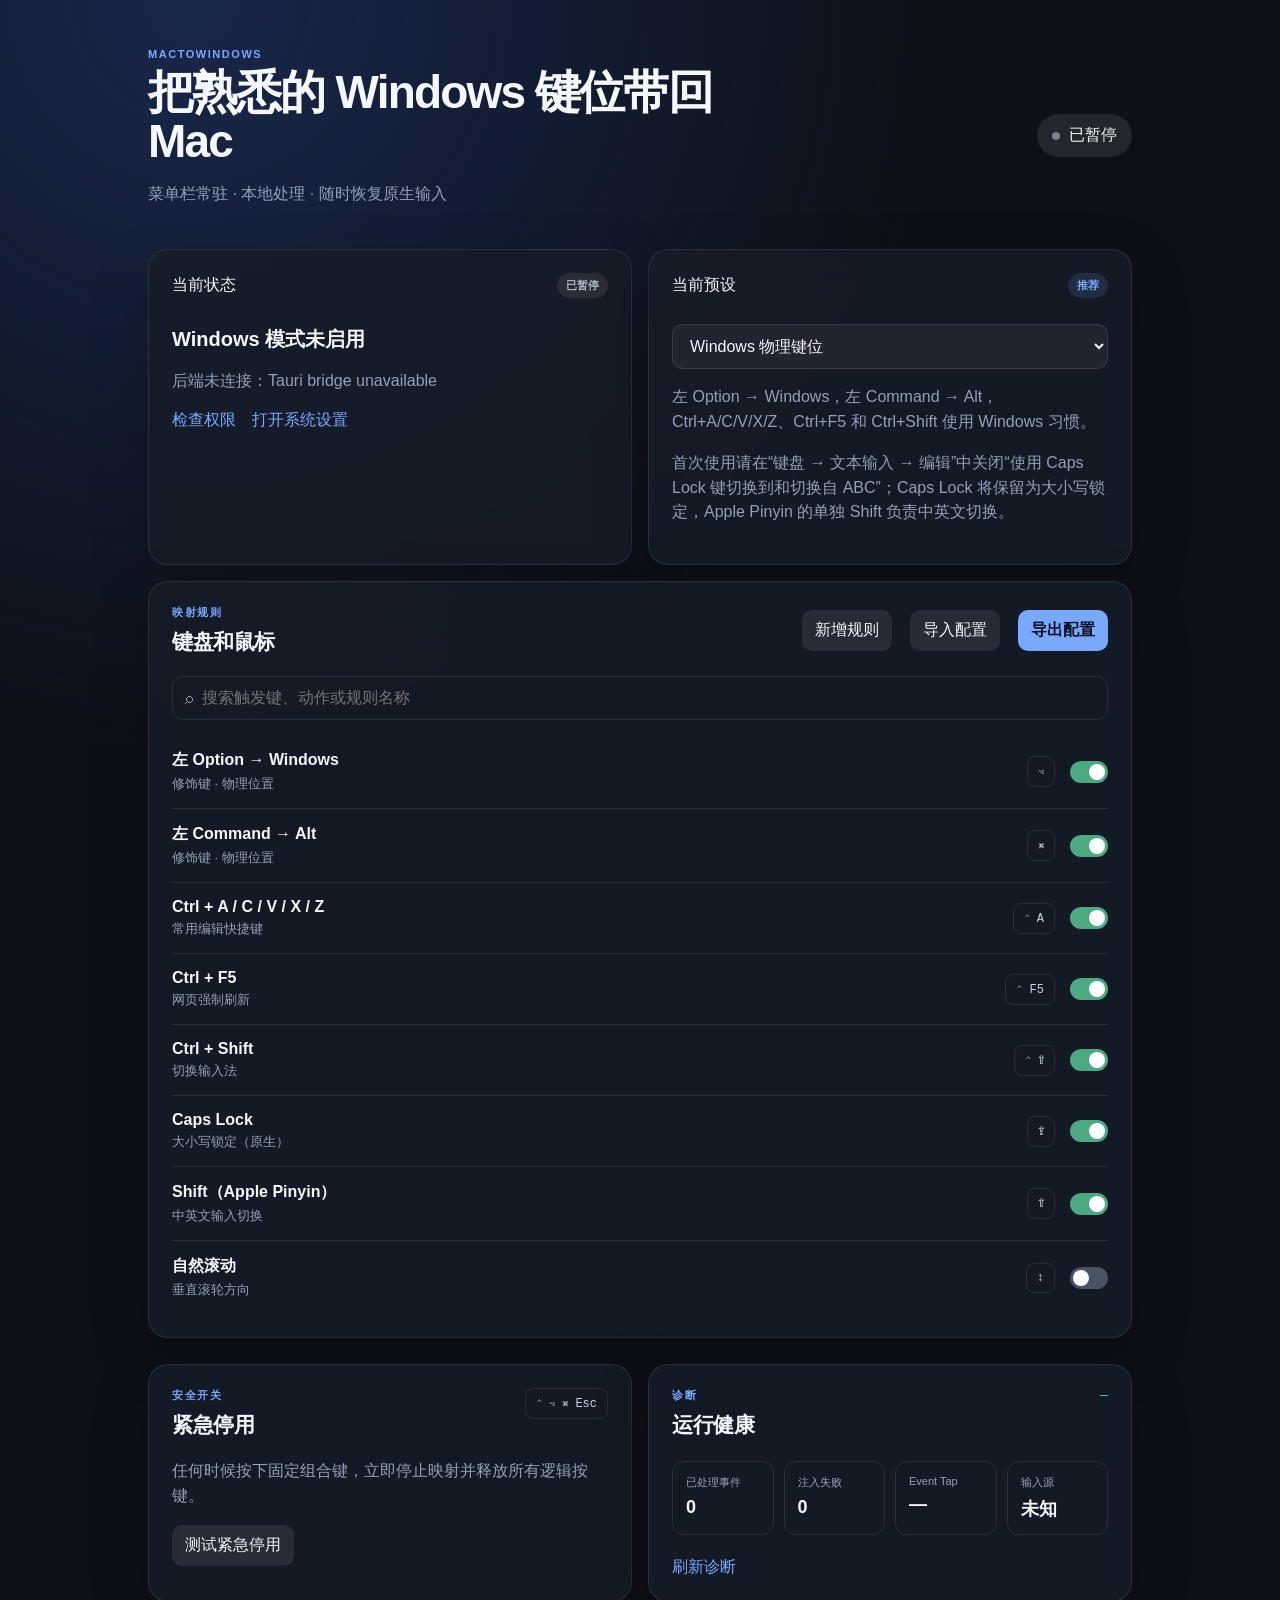
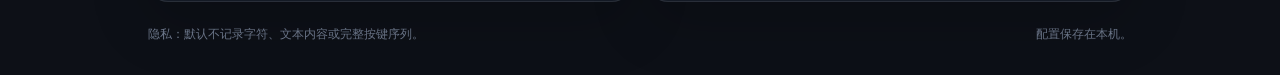
==== ui/index.html @ 8b693b0d "初步完成基本常用功能" ====
<!doctype html>
<html lang="zh-CN">
  <head>
    <meta charset="UTF-8" />
    <meta name="viewport" content="width=device-width, initial-scale=1.0" />
    <title>MacToWindows</title>
    <link rel="stylesheet" href="./styles.css" />
  </head>
  <body>
    <main class="shell">
      <header class="topbar">
        <div>
          <p class="eyebrow">MacToWindows</p>
          <h1>把熟悉的 Windows 键位带回 Mac</h1>
          <p class="muted">菜单栏常驻 · 本地处理 · 随时恢复原生输入</p>
        </div>
        <button id="toggle-mode" class="toggle" aria-pressed="false"><span class="dot"></span><span id="toggle-label">已暂停</span></button>
      </header>

      <section class="status-grid">
        <article class="card status-card">
          <div class="card-heading"><span>当前状态</span><span id="health-pill" class="pill muted-pill">已暂停</span></div>
          <strong id="status-title">Windows 模式未启用</strong>
          <p id="status-copy" class="muted">原生键鼠输入正常透传。启用后会按当前预设处理全局事件。</p>
          <div class="permission-actions">
            <button id="permission-button" class="text-button">检查权限</button>
            <button id="open-settings-button" class="text-button">打开系统设置</button>
          </div>
          <p id="permission-feedback" class="muted" aria-live="polite"></p>
        </article>
        <article class="card profile-card">
          <div class="card-heading"><span>当前预设</span><span class="pill accent-pill">推荐</span></div>
          <select id="profile-select"><option value="windows_physical">Windows 物理键位</option><option value="shortcut">快捷键习惯</option><option value="custom">自定义</option></select>
          <p class="muted">左 Option → Windows，左 Command → Alt，Ctrl+A/C/V/X/Z、Ctrl+F5 和 Ctrl+Shift 使用 Windows 习惯。</p>
          <p class="muted input-source-note">首次使用请在“键盘 → 文本输入 → 编辑”中关闭“使用 Caps Lock 键切换到和切换自 ABC”；Caps Lock 将保留为大小写锁定，Apple Pinyin 的单独 Shift 负责中英文切换。</p>
        </article>
      </section>

      <section class="card rules-card">
        <div class="section-heading">
          <div><p class="eyebrow">映射规则</p><h2>键盘和鼠标</h2></div>
          <div class="actions"><button id="add-rule" class="secondary">新增规则</button><button id="import-config" class="secondary">导入配置</button><button id="export-config" class="primary">导出配置</button><input id="config-file" type="file" accept=".toml,text/plain" hidden /></div>
        </div>
        <label class="search"><span>⌕</span><input id="search" placeholder="搜索触发键、动作或规则名称" /></label>
        <div id="rules" class="rules"></div>
      </section>

      <section class="bottom-grid">
        <article class="card">
          <div class="section-heading compact"><div><p class="eyebrow">安全开关</p><h2>紧急停用</h2></div><span class="keycap">⌃ ⌥ ⌘ Esc</span></div>
          <p class="muted">任何时候按下固定组合键，立即停止映射并释放所有逻辑按键。</p>
          <button class="secondary" id="panic-test">测试紧急停用</button>
        </article>
        <article class="card">
          <div class="section-heading compact"><div><p class="eyebrow">诊断</p><h2>运行健康</h2></div><span id="latency" class="metric">—</span></div>
          <div class="metrics"><div><span>已处理事件</span><strong id="events-seen">0</strong></div><div><span>注入失败</span><strong id="injection-failures">0</strong></div><div><span>Event Tap</span><strong id="tap-state">未启动</strong></div><div><span>输入源</span><strong id="input-source">未知</strong></div></div>
          <button class="text-button" id="refresh-diagnostics">刷新诊断</button>
        </article>
      </section>

      <footer><span>隐私：默认不记录字符、文本内容或完整按键序列。</span><span>配置保存在本机。</span></footer>
    </main>
    <script src="./app.js"></script>
  </body>
</html>
---- ui/styles.css ----
:root { color-scheme: dark; font-family: -apple-system, BlinkMacSystemFont, "SF Pro Display", "Segoe UI", sans-serif; background: #0d1017; color: #f4f7fb; --panel: rgba(23,28,40,.86); --line: rgba(255,255,255,.09); --muted: #94a0b7; --blue: #79a9ff; --green: #62d7a3; }
* { box-sizing: border-box; }
body { margin: 0; min-height: 100vh; background: radial-gradient(circle at 15% 0%, #19274b 0, transparent 38%), #0d1017; }
.shell { max-width: 1040px; margin: 0 auto; padding: 48px 28px 32px; }
.topbar, .section-heading, .card-heading, footer, .actions { display: flex; align-items: center; justify-content: space-between; gap: 18px; }
.eyebrow { margin: 0 0 8px; color: var(--blue); font-size: 11px; font-weight: 700; letter-spacing: .14em; text-transform: uppercase; }
h1 { max-width: 610px; margin: 0; font-size: clamp(28px, 4vw, 46px); line-height: 1.07; letter-spacing: -.04em; }
h2 { margin: 4px 0 0; font-size: 21px; letter-spacing: -.02em; }
.muted { color: var(--muted); line-height: 1.55; }
.topbar > .muted { margin-top: 12px; }
.toggle, button { border: 0; cursor: pointer; color: inherit; font: inherit; }
.toggle { display: inline-flex; align-items: center; gap: 9px; padding: 11px 15px; border-radius: 999px; background: rgba(255,255,255,.09); }
.toggle.is-on { background: rgba(98,215,163,.16); color: var(--green); }
.dot { width: 8px; height: 8px; border-radius: 50%; background: #7b8496; }
.is-on .dot { background: var(--green); box-shadow: 0 0 14px var(--green); }
.status-grid, .bottom-grid { display: grid; grid-template-columns: repeat(2, 1fr); gap: 16px; margin-top: 26px; }
.card { padding: 23px; border: 1px solid var(--line); border-radius: 20px; background: var(--panel); box-shadow: 0 20px 60px rgba(0,0,0,.18); backdrop-filter: blur(18px); }
.status-card strong { display: block; margin: 28px 0 9px; font-size: 20px; }
.pill { padding: 5px 9px; border-radius: 999px; font-size: 11px; font-weight: 700; }
.muted-pill { color: #b1b9c8; background: rgba(255,255,255,.08); }
.accent-pill { color: var(--blue); background: rgba(121,169,255,.13); }
select, input { width: 100%; border: 1px solid var(--line); border-radius: 11px; background: rgba(255,255,255,.05); color: inherit; padding: 12px 13px; font: inherit; outline: none; }
select { margin-top: 26px; }
select:focus, input:focus { border-color: var(--blue); }
.rules-card { margin-top: 16px; }
.card > .section-heading { margin-bottom: 20px; }
.search { display: flex; align-items: center; gap: 9px; padding: 0 12px; border: 1px solid var(--line); border-radius: 11px; color: var(--muted); }
.search input { border: 0; padding-left: 0; background: transparent; }
.rules { margin-top: 15px; }
.rule { display: grid; grid-template-columns: 1fr auto auto; align-items: center; gap: 15px; padding: 15px 0; border-bottom: 1px solid var(--line); }
.rule:last-child { border-bottom: 0; }
.rule-name { font-weight: 650; }
.rule-detail { margin-top: 4px; color: var(--muted); font-size: 13px; }
.keycap { padding: 7px 10px; border: 1px solid var(--line); border-radius: 8px; color: #cbd3e4; font: 12px ui-monospace, SFMono-Regular, monospace; }
.switch { width: 38px; height: 22px; border-radius: 99px; background: #4a5363; position: relative; }
.switch::after { content: ""; position: absolute; top: 3px; left: 3px; width: 16px; height: 16px; border-radius: 50%; background: #fff; transition: transform .18s; }
.switch.on { background: #4caa82; }
.switch.on::after { transform: translateX(16px); }
.primary, .secondary, .text-button { padding: 10px 13px; border-radius: 10px; }
.primary { background: var(--blue); color: #091020; font-weight: 700; }
.secondary { background: rgba(255,255,255,.08); }
.text-button { padding: 0; background: transparent; color: var(--blue); }
.permission-actions { display: flex; gap: 16px; align-items: center; flex-wrap: wrap; }
.permission-feedback { min-height: 1.55em; margin: 10px 0 0; font-size: 12px; }
.compact { align-items: flex-start; }
.metrics { display: grid; grid-template-columns: repeat(4, 1fr); gap: 10px; margin: 22px 0; }
.metrics div { padding: 13px; border: 1px solid var(--line); border-radius: 12px; }
.metrics span { display: block; color: var(--muted); font-size: 11px; }
.metrics strong { display: block; margin-top: 7px; font-size: 18px; }
.metric { color: var(--green); font: 13px ui-monospace, monospace; }
footer { margin-top: 24px; color: #6f7a8e; font-size: 12px; }
@media (max-width: 720px) { .shell { padding: 30px 16px; } .topbar, .section-heading { align-items: flex-start; flex-direction: column; } .status-grid, .bottom-grid { grid-template-columns: 1fr; } .actions { width: 100%; } .actions button { flex: 1; } .rule { grid-template-columns: 1fr auto; } .rule .keycap { display: none; } .metrics { grid-template-columns: repeat(2, 1fr); } footer { align-items: flex-start; flex-direction: column; } }
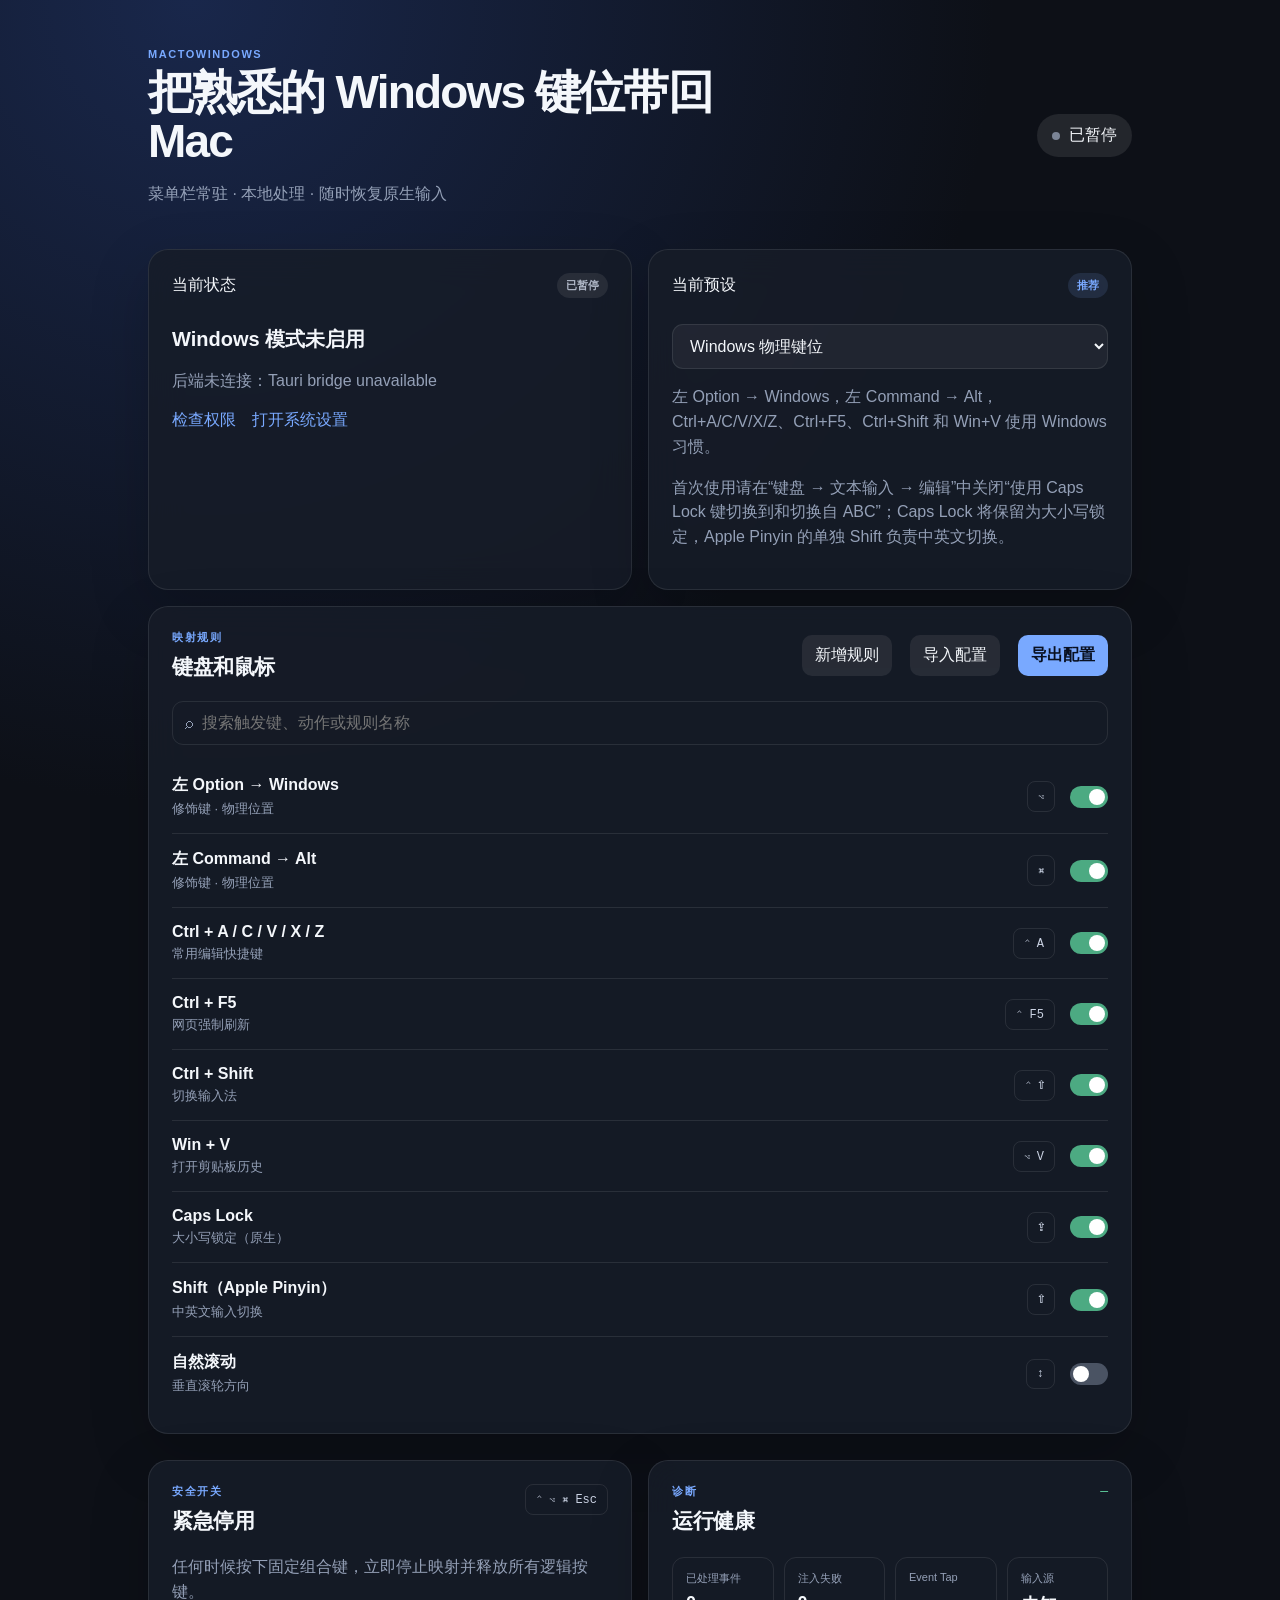
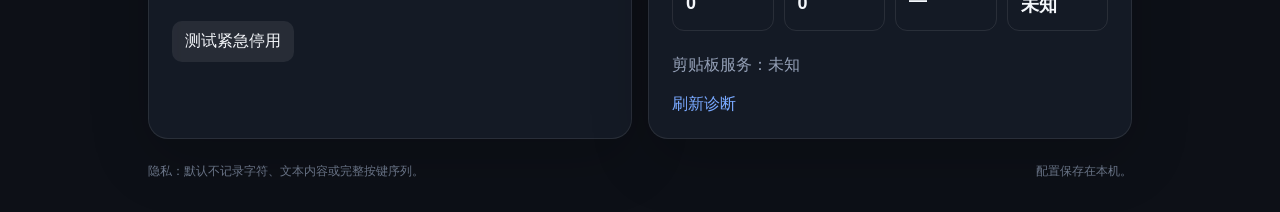
==== commit 0244590f: "feat: add clipboard history panel" ====
--- a/ui/index.html
+++ b/ui/index.html
@@ -31,7 +31,7 @@
         <article class="card profile-card">
           <div class="card-heading"><span>当前预设</span><span class="pill accent-pill">推荐</span></div>
           <select id="profile-select"><option value="windows_physical">Windows 物理键位</option><option value="shortcut">快捷键习惯</option><option value="custom">自定义</option></select>
-          <p class="muted">左 Option → Windows，左 Command → Alt，Ctrl+A/C/V/X/Z、Ctrl+F5 和 Ctrl+Shift 使用 Windows 习惯。</p>
+          <p class="muted">左 Option → Windows，左 Command → Alt，Ctrl+A/C/V/X/Z、Ctrl+F5、Ctrl+Shift 和 Win+V 使用 Windows 习惯。</p>
           <p class="muted input-source-note">首次使用请在“键盘 → 文本输入 → 编辑”中关闭“使用 Caps Lock 键切换到和切换自 ABC”；Caps Lock 将保留为大小写锁定，Apple Pinyin 的单独 Shift 负责中英文切换。</p>
         </article>
       </section>
@@ -54,12 +54,32 @@
         <article class="card">
           <div class="section-heading compact"><div><p class="eyebrow">诊断</p><h2>运行健康</h2></div><span id="latency" class="metric">—</span></div>
           <div class="metrics"><div><span>已处理事件</span><strong id="events-seen">0</strong></div><div><span>注入失败</span><strong id="injection-failures">0</strong></div><div><span>Event Tap</span><strong id="tap-state">未启动</strong></div><div><span>输入源</span><strong id="input-source">未知</strong></div></div>
+          <p id="clipboard-status" class="muted">剪贴板服务：未知</p>
           <button class="text-button" id="refresh-diagnostics">刷新诊断</button>
         </article>
       </section>
 
       <footer><span>隐私：默认不记录字符、文本内容或完整按键序列。</span><span>配置保存在本机。</span></footer>
     </main>
+    <div id="rule-dialog" class="modal" hidden role="dialog" aria-modal="true" aria-labelledby="rule-dialog-title">
+      <div class="modal-backdrop" data-close-rule-dialog></div>
+      <section class="modal-panel">
+        <div class="section-heading compact">
+          <div><p class="eyebrow">自定义映射</p><h2 id="rule-dialog-title">新增规则</h2></div>
+          <button id="rule-dialog-close" class="text-button" type="button" aria-label="关闭">关闭</button>
+        </div>
+        <form id="rule-form">
+          <label class="form-field">规则名称<input id="rule-name" name="name" placeholder="例如：Ctrl + B" /></label>
+          <label class="form-field">触发键<input id="rule-trigger" name="trigger" required placeholder="例如：chord:left_control+key:11" /></label>
+          <div class="form-actions"><button id="record-trigger" class="secondary" type="button">录制按键</button><span id="recording-state" class="muted" aria-live="polite"></span></div>
+          <label class="form-field">动作<input id="rule-action" name="action" required placeholder="例如：command:key:11 或 shortcut:hard_refresh" /></label>
+          <p class="muted form-hint">可用格式：key:keycode、chord:修饰键+key:keycode、command:keycode、shortcut:动作名、pass、suppress。</p>
+          <p id="rule-feedback" class="form-feedback" aria-live="polite"></p>
+          <div class="modal-actions"><button id="rule-cancel" class="secondary" type="button">取消</button><button class="primary" type="submit">添加规则</button></div>
+        </form>
+      </section>
+    </div>
+    <script src="./rule-editor-core.js"></script>
     <script src="./app.js"></script>
   </body>
 </html>
--- a/ui/styles.css
+++ b/ui/styles.css
@@ -49,4 +49,14 @@
 .metrics strong { display: block; margin-top: 7px; font-size: 18px; }
 .metric { color: var(--green); font: 13px ui-monospace, monospace; }
 footer { margin-top: 24px; color: #6f7a8e; font-size: 12px; }
+.modal[hidden] { display: none; }
+.modal { position: fixed; inset: 0; z-index: 20; display: grid; place-items: center; padding: 24px; }
+.modal-backdrop { position: absolute; inset: 0; background: rgba(3,6,13,.72); backdrop-filter: blur(7px); }
+.modal-panel { position: relative; width: min(560px, 100%); max-height: min(680px, calc(100vh - 48px)); overflow: auto; padding: 24px; border: 1px solid var(--line); border-radius: 20px; background: #171c28; box-shadow: 0 30px 90px rgba(0,0,0,.42); }
+.form-field { display: grid; gap: 8px; margin-top: 16px; color: #cbd3e4; font-size: 13px; }
+.form-field input { margin: 0; }
+.form-actions { display: flex; align-items: center; gap: 12px; margin-top: 12px; }
+.form-hint { margin: 14px 0 0; font-size: 12px; }
+.form-feedback { min-height: 1.5em; margin: 14px 0 0; color: #ffb4a8; font-size: 13px; }
+.modal-actions { display: flex; justify-content: flex-end; gap: 10px; margin-top: 22px; }
 @media (max-width: 720px) { .shell { padding: 30px 16px; } .topbar, .section-heading { align-items: flex-start; flex-direction: column; } .status-grid, .bottom-grid { grid-template-columns: 1fr; } .actions { width: 100%; } .actions button { flex: 1; } .rule { grid-template-columns: 1fr auto; } .rule .keycap { display: none; } .metrics { grid-template-columns: repeat(2, 1fr); } footer { align-items: flex-start; flex-direction: column; } }
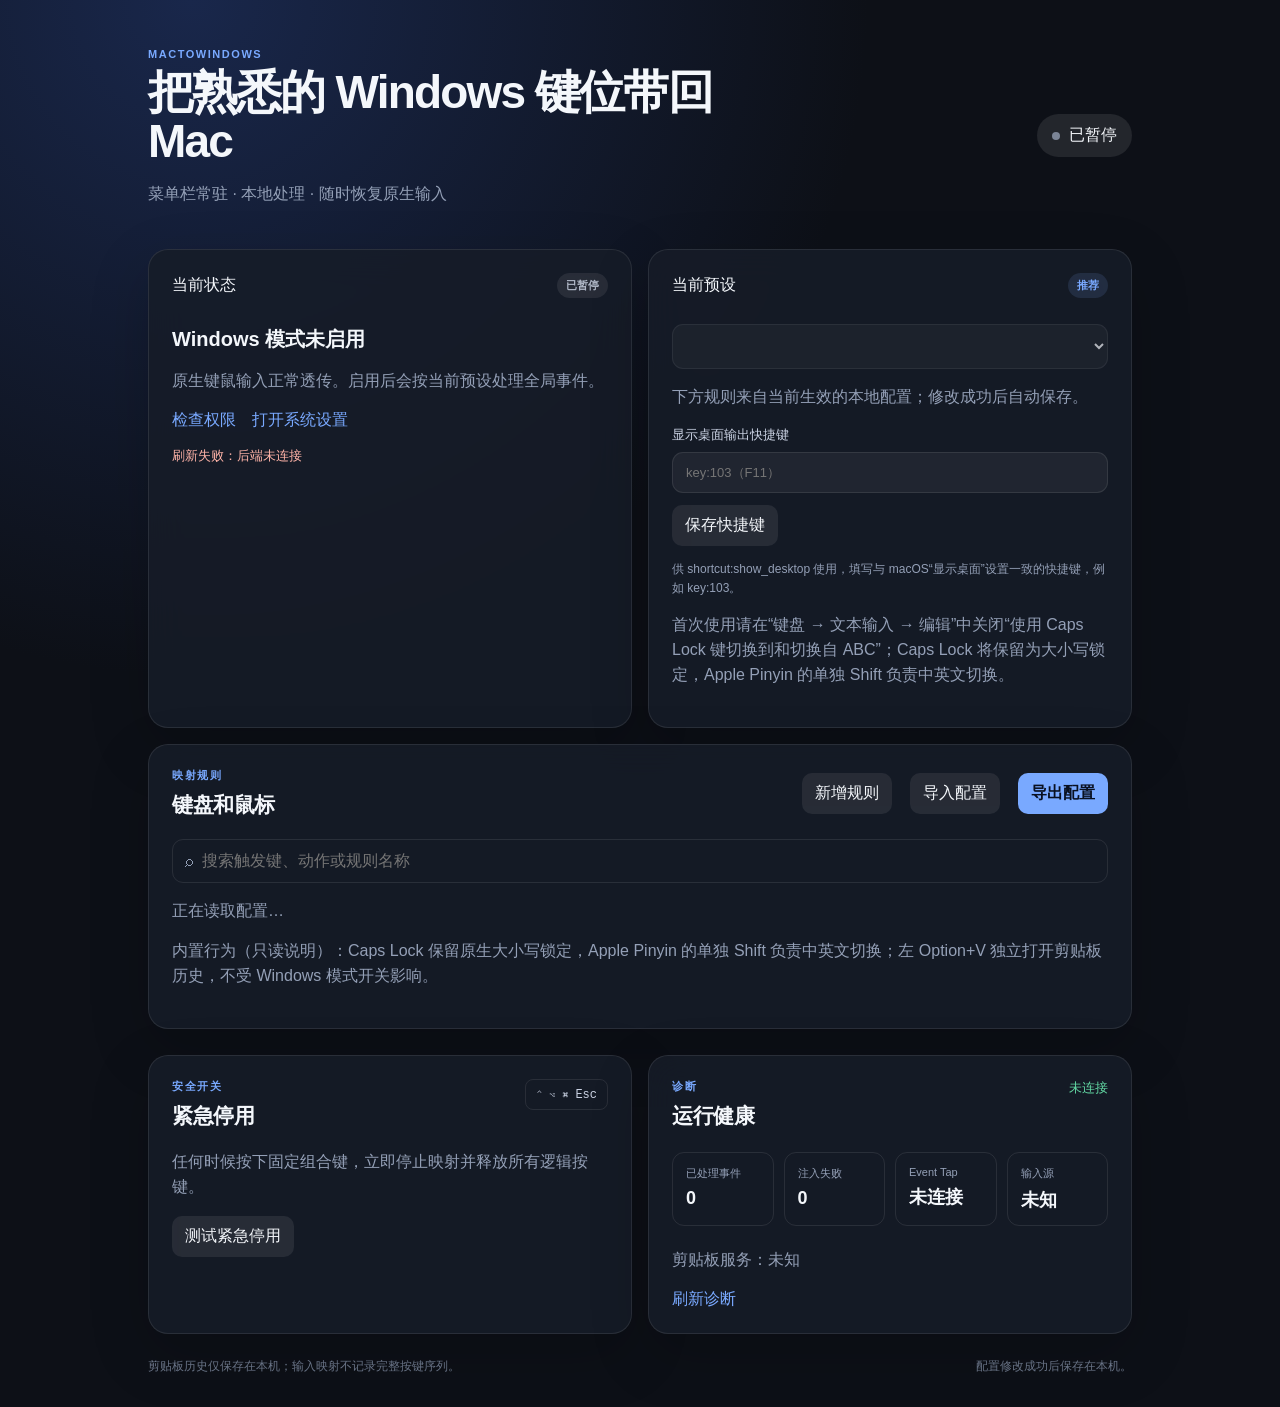
==== commit 0b624152: "fix: 修复输入映射配置同步及剪贴板缺陷 覆盖 BUG-01 至 BUG-16，补齐平台输出、配置 v2 迁移与持久化、真实设置同步、安全退出及剪贴板保存重试。Rust 158 项和前端 32 项测" ====
--- a/ui/index.html
+++ b/ui/index.html
@@ -27,11 +27,15 @@
             <button id="open-settings-button" class="text-button">打开系统设置</button>
           </div>
           <p id="permission-feedback" class="muted" aria-live="polite"></p>
+          <p id="settings-feedback" class="form-feedback" aria-live="polite"></p>
         </article>
         <article class="card profile-card">
           <div class="card-heading"><span>当前预设</span><span class="pill accent-pill">推荐</span></div>
-          <select id="profile-select"><option value="windows_physical">Windows 物理键位</option><option value="shortcut">快捷键习惯</option><option value="custom">自定义</option></select>
-          <p class="muted">左 Option → Windows，左 Command → Alt，Ctrl+A/C/V/X/Z、Ctrl+F5、Ctrl+Shift 和 Win+V 使用 Windows 习惯。</p>
+          <select id="profile-select" aria-label="当前预设" disabled></select>
+          <p class="muted">下方规则来自当前生效的本地配置；修改成功后自动保存。</p>
+          <label class="form-field">显示桌面输出快捷键<input id="show-desktop-shortcut" placeholder="key:103（F11）" /></label>
+          <div class="form-actions"><button id="show-desktop-save" class="secondary" type="button" disabled>保存快捷键</button></div>
+          <p class="muted form-hint">供 shortcut:show_desktop 使用，填写与 macOS“显示桌面”设置一致的快捷键，例如 key:103。</p>
           <p class="muted input-source-note">首次使用请在“键盘 → 文本输入 → 编辑”中关闭“使用 Caps Lock 键切换到和切换自 ABC”；Caps Lock 将保留为大小写锁定，Apple Pinyin 的单独 Shift 负责中英文切换。</p>
         </article>
       </section>
@@ -43,6 +47,7 @@
         </div>
         <label class="search"><span>⌕</span><input id="search" placeholder="搜索触发键、动作或规则名称" /></label>
         <div id="rules" class="rules"></div>
+        <p class="muted">内置行为（只读说明）：Caps Lock 保留原生大小写锁定，Apple Pinyin 的单独 Shift 负责中英文切换；左 Option+V 独立打开剪贴板历史，不受 Windows 模式开关影响。</p>
       </section>
 
       <section class="bottom-grid">
@@ -59,7 +64,7 @@
         </article>
       </section>
 
-      <footer><span>隐私：默认不记录字符、文本内容或完整按键序列。</span><span>配置保存在本机。</span></footer>
+      <footer><span>剪贴板历史仅保存在本机；输入映射不记录完整按键序列。</span><span>配置修改成功后保存在本机。</span></footer>
     </main>
     <div id="rule-dialog" class="modal" hidden role="dialog" aria-modal="true" aria-labelledby="rule-dialog-title">
       <div class="modal-backdrop" data-close-rule-dialog></div>
@@ -73,9 +78,9 @@
           <label class="form-field">触发键<input id="rule-trigger" name="trigger" required placeholder="例如：chord:left_control+key:11" /></label>
           <div class="form-actions"><button id="record-trigger" class="secondary" type="button">录制按键</button><span id="recording-state" class="muted" aria-live="polite"></span></div>
           <label class="form-field">动作<input id="rule-action" name="action" required placeholder="例如：command:key:11 或 shortcut:hard_refresh" /></label>
-          <p class="muted form-hint">可用格式：key:keycode、chord:修饰键+key:keycode、command:keycode、shortcut:动作名、pass、suppress。</p>
+          <p class="muted form-hint">可用格式：key:keycode、chord:left_control|right_shift+key:keycode、modifier_chord:left_control|right_shift、command:key:11、shortcut:动作名、pass、suppress。多个修饰键用 | 分隔。</p>
           <p id="rule-feedback" class="form-feedback" aria-live="polite"></p>
-          <div class="modal-actions"><button id="rule-cancel" class="secondary" type="button">取消</button><button class="primary" type="submit">添加规则</button></div>
+          <div class="modal-actions"><button id="rule-cancel" class="secondary" type="button">取消</button><button id="rule-submit" class="primary" type="submit">添加规则</button></div>
         </form>
       </section>
     </div>
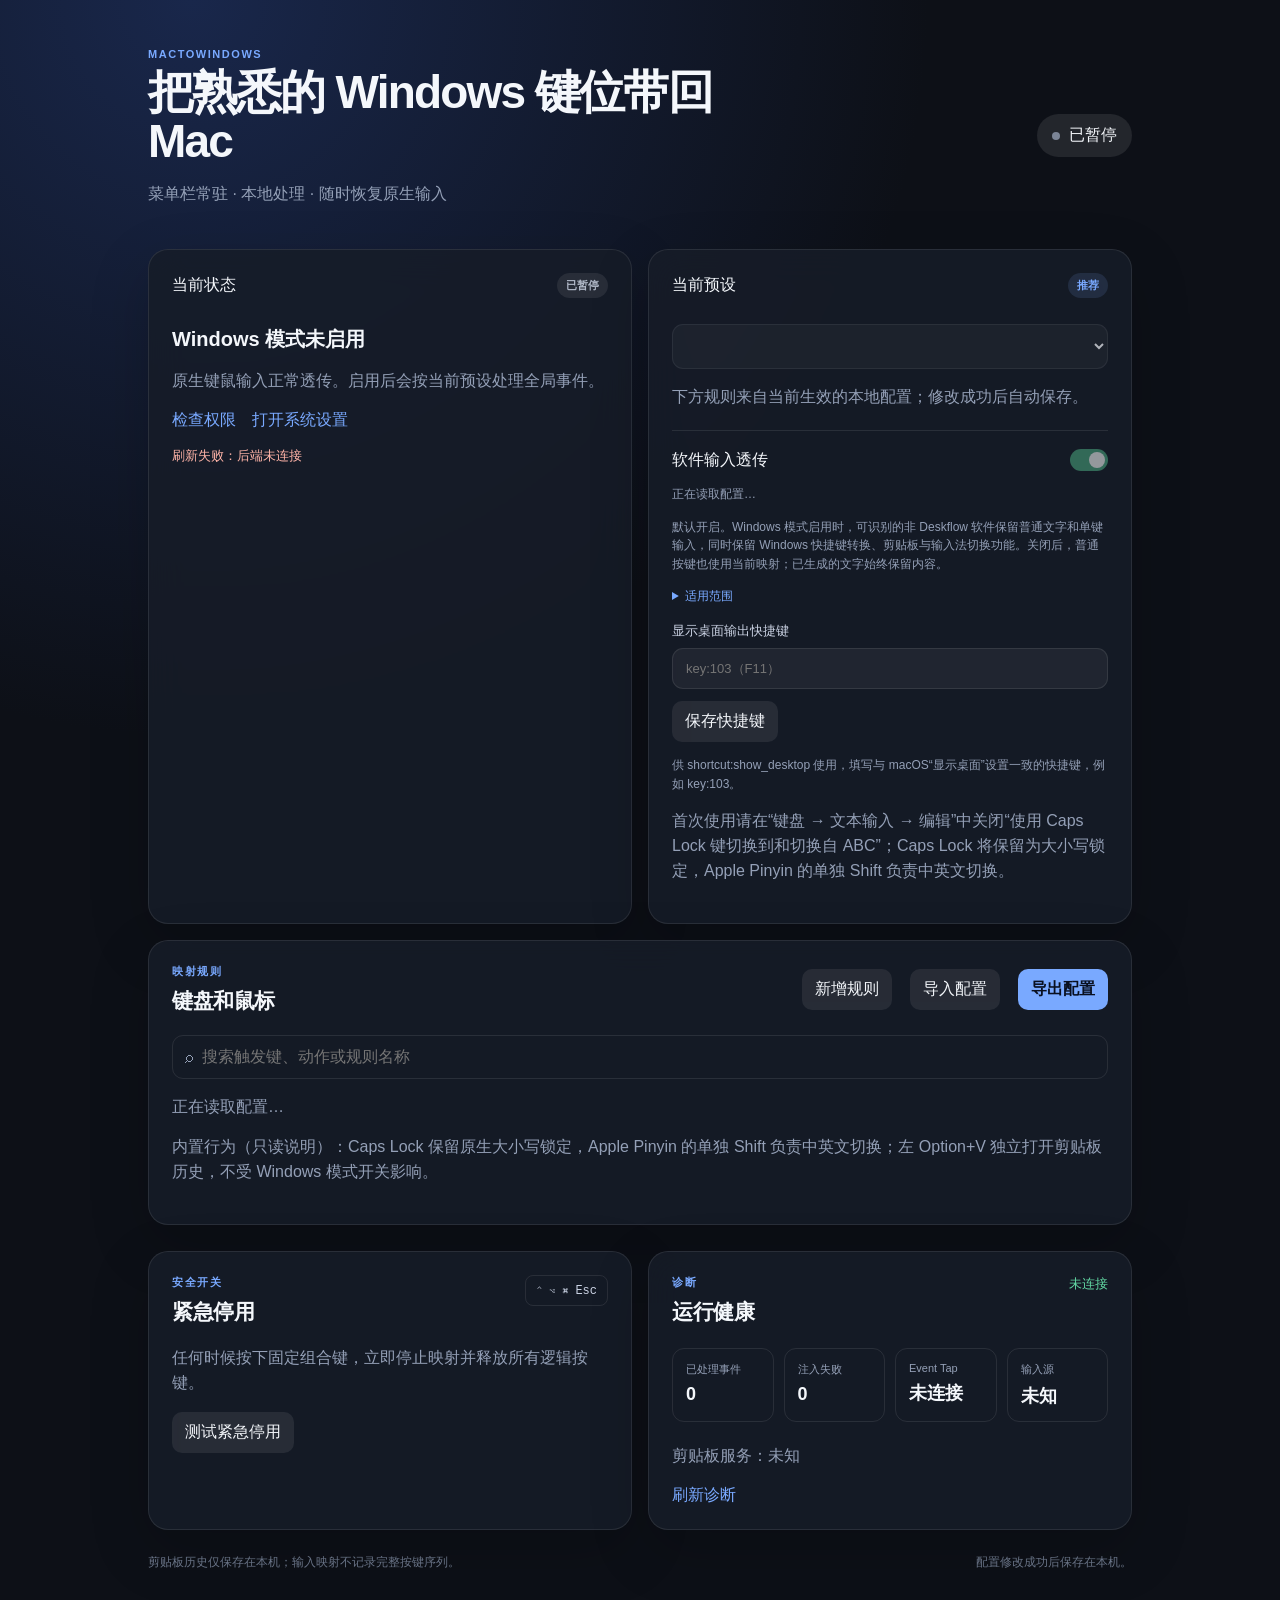
==== commit 2c80f6ea: "feat: 增加软件输入透传开关并保留快捷映射 新增默认开启的全局软件输入透传设置，兼容旧配置并通过设置事务持久化。 Deskflow 的 HID 与 CG 回退共用原有映射账本；其他可识别软件按开关" ====
--- a/ui/index.html
+++ b/ui/index.html
@@ -33,6 +33,12 @@
           <div class="card-heading"><span>当前预设</span><span class="pill accent-pill">推荐</span></div>
           <select id="profile-select" aria-label="当前预设" disabled></select>
           <p class="muted">下方规则来自当前生效的本地配置；修改成功后自动保存。</p>
+          <div class="software-input-setting">
+            <div class="card-heading"><span id="software-input-passthrough-title">软件输入透传</span><button id="software-input-passthrough" class="switch on" type="button" role="switch" aria-checked="true" aria-labelledby="software-input-passthrough-title" aria-describedby="software-input-passthrough-help software-input-passthrough-detail" disabled></button></div>
+            <p id="software-input-passthrough-state" class="muted form-hint" aria-live="polite">正在读取配置…</p>
+            <p id="software-input-passthrough-help" class="muted form-hint">默认开启。Windows 模式启用时，可识别的非 Deskflow 软件保留普通文字和单键输入，同时保留 Windows 快捷键转换、剪贴板与输入法切换功能。关闭后，普通按键也使用当前映射；已生成的文字始终保留内容。</p>
+            <details id="software-input-passthrough-detail" class="muted form-hint"><summary>适用范围</summary><p>物理键盘和 Deskflow 继续使用完整项目映射；无法与物理键盘区分的输入沿用原映射。只发送文字、缺少完整按键事件的软件无法触发对应手势。部分远程文字事件无法识别为按键，对应快捷键保留原样。此开关不自动启用 Windows 模式；暂停时保持原生输入，Option+V 仍可使用。</p></details>
+          </div>
           <label class="form-field">显示桌面输出快捷键<input id="show-desktop-shortcut" placeholder="key:103（F11）" /></label>
           <div class="form-actions"><button id="show-desktop-save" class="secondary" type="button" disabled>保存快捷键</button></div>
           <p class="muted form-hint">供 shortcut:show_desktop 使用，填写与 macOS“显示桌面”设置一致的快捷键，例如 key:103。</p>
--- a/ui/styles.css
+++ b/ui/styles.css
@@ -36,6 +36,11 @@
 .switch::after { content: ""; position: absolute; top: 3px; left: 3px; width: 16px; height: 16px; border-radius: 50%; background: #fff; transition: transform .18s; }
 .switch.on { background: #4caa82; }
 .switch.on::after { transform: translateX(16px); }
+.software-input-setting { margin-top: 20px; padding-top: 18px; border-top: 1px solid var(--line); }
+.software-input-setting .switch { flex: 0 0 38px; }
+.software-input-setting summary { cursor: pointer; color: var(--blue); }
+.software-input-setting details p { margin-bottom: 0; }
+.software-input-setting button:disabled { cursor: default; opacity: .55; }
 .primary, .secondary, .text-button { padding: 10px 13px; border-radius: 10px; }
 .primary { background: var(--blue); color: #091020; font-weight: 700; }
 .secondary { background: rgba(255,255,255,.08); }
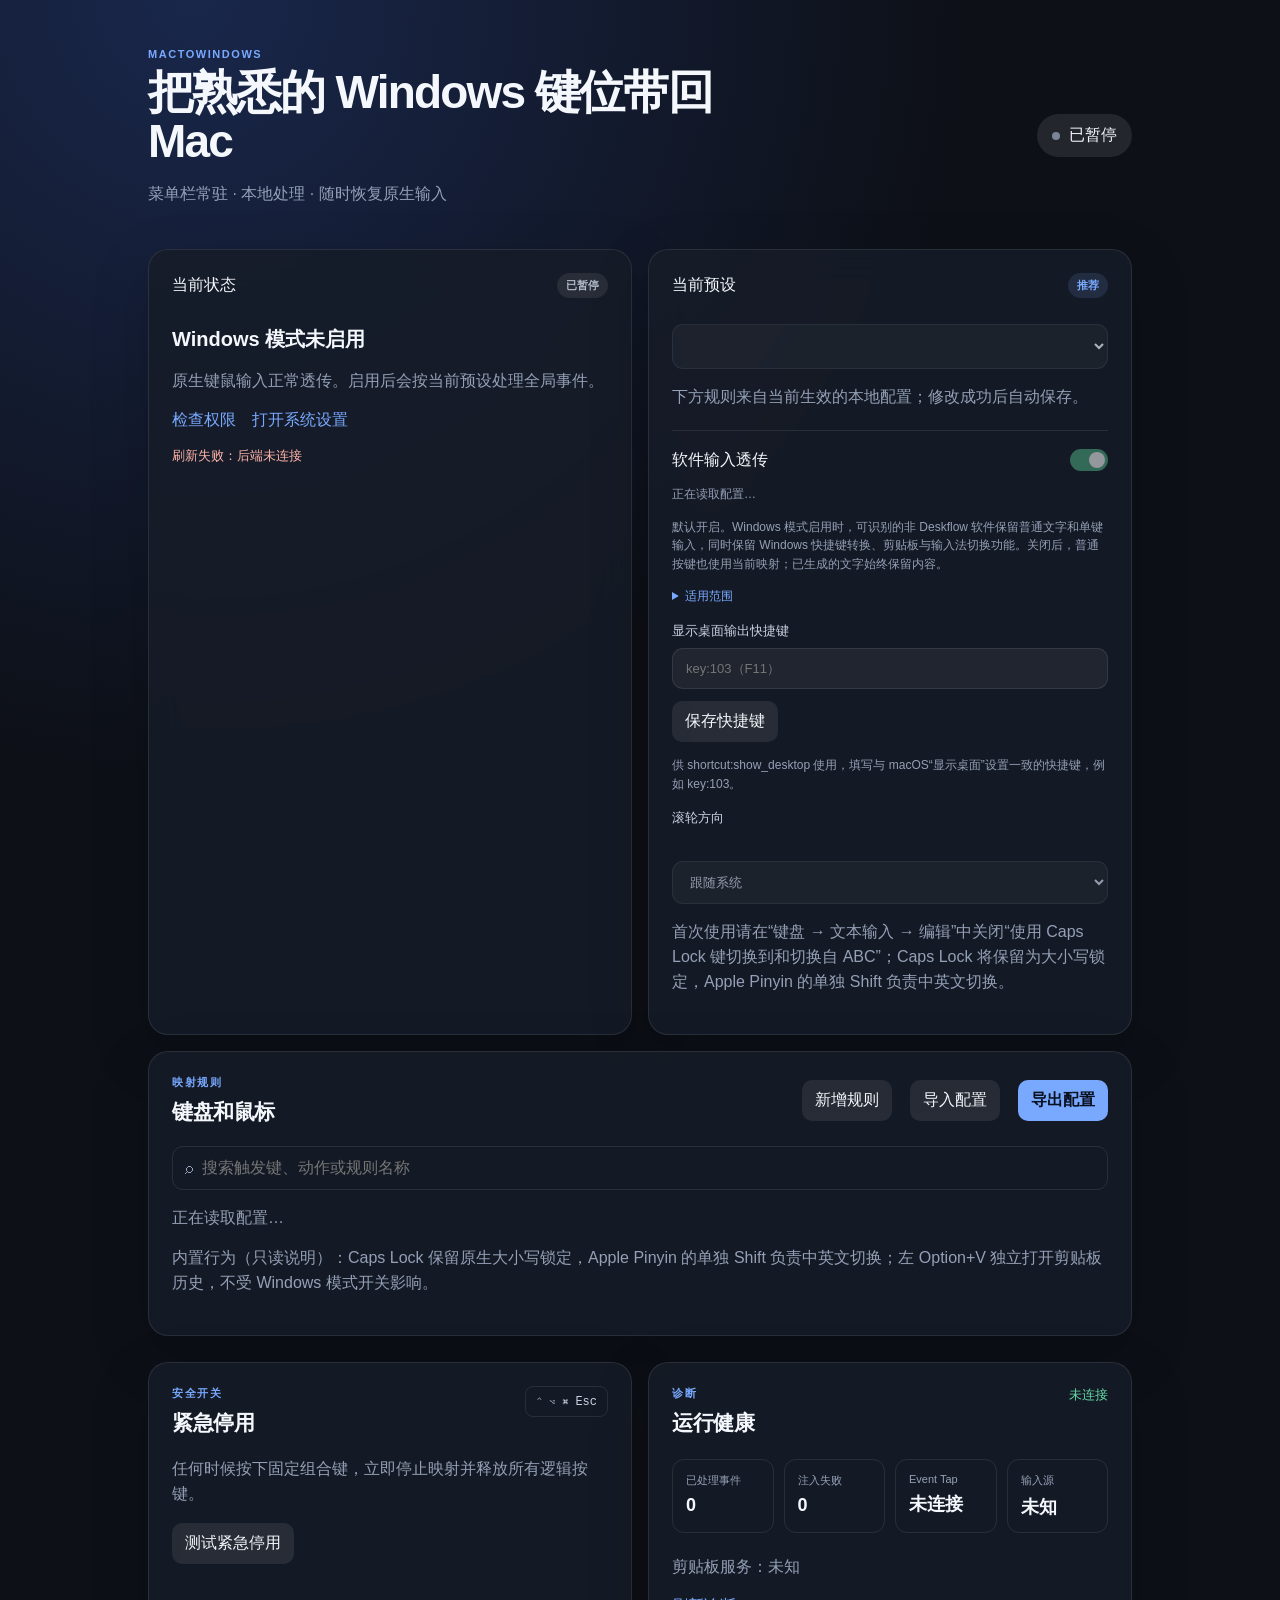
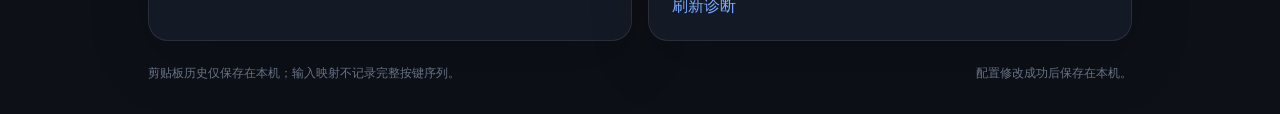
==== commit 569f0929: "fix: 修复第三轮审查发现的九项缺陷 修复内置编辑快捷键和剪贴板触发边界，隔离粘贴会话与项选择，增加剪贴板删除恢复和兼容旧配置的滚轮方向设置。  验证 Rust 工作区测试、编译、格式检查，前端 5" ====
--- a/ui/index.html
+++ b/ui/index.html
@@ -42,6 +42,7 @@
           <label class="form-field">显示桌面输出快捷键<input id="show-desktop-shortcut" placeholder="key:103（F11）" /></label>
           <div class="form-actions"><button id="show-desktop-save" class="secondary" type="button" disabled>保存快捷键</button></div>
           <p class="muted form-hint">供 shortcut:show_desktop 使用，填写与 macOS“显示桌面”设置一致的快捷键，例如 key:103。</p>
+          <label class="form-field">滚轮方向<select id="scroll-mode" disabled><option value="system">跟随系统</option><option value="natural">自然</option><option value="non_natural">非自然</option></select></label>
           <p class="muted input-source-note">首次使用请在“键盘 → 文本输入 → 编辑”中关闭“使用 Caps Lock 键切换到和切换自 ABC”；Caps Lock 将保留为大小写锁定，Apple Pinyin 的单独 Shift 负责中英文切换。</p>
         </article>
       </section>
@@ -80,11 +81,16 @@
           <button id="rule-dialog-close" class="text-button" type="button" aria-label="关闭">关闭</button>
         </div>
         <form id="rule-form">
-          <label class="form-field">规则名称<input id="rule-name" name="name" placeholder="例如：Ctrl + B" /></label>
-          <label class="form-field">触发键<input id="rule-trigger" name="trigger" required placeholder="例如：chord:left_control+key:11" /></label>
-          <div class="form-actions"><button id="record-trigger" class="secondary" type="button">录制按键</button><span id="recording-state" class="muted" aria-live="polite"></span></div>
-          <label class="form-field">动作<input id="rule-action" name="action" required placeholder="例如：command:key:11 或 shortcut:hard_refresh" /></label>
-          <p class="muted form-hint">可用格式：key:keycode、chord:left_control|right_shift+key:keycode、modifier_chord:left_control|right_shift、command:key:11、shortcut:动作名、pass、suppress。多个修饰键用 | 分隔。</p>
+          <fieldset id="rule-definition" class="rule-definition">
+            <label class="form-field">规则名称<input id="rule-name" name="name" placeholder="例如：Ctrl + B" /></label>
+            <label class="form-field">触发键<input id="rule-trigger" name="trigger" required placeholder="例如：chord:left_control+key:11" /></label>
+            <div class="form-actions"><button id="record-trigger" class="secondary" type="button">录制按键</button><span id="recording-state" class="muted" aria-live="polite"></span></div>
+            <label class="form-field">动作<input id="rule-action" name="action" required placeholder="例如：command:key:11 或 shortcut:hard_refresh" /></label>
+            <p class="muted form-hint">可用格式：key:keycode、chord:left_control|right_shift+key:keycode、modifier_chord:left_control|right_shift、command:key:11、shortcut:动作名、pass、suppress。多个修饰键用 | 分隔。</p>
+          </fieldset>
+          <p id="rule-priority-target" class="muted" hidden></p>
+          <label class="form-field">优先级<input id="rule-priority" name="priority" type="number" min="-2147483648" max="2147483647" step="1" required aria-describedby="rule-priority-help" /></label>
+          <p id="rule-priority-help" class="muted form-hint">同一触发条件下，优先级数值较大的规则先处理。</p>
           <p id="rule-feedback" class="form-feedback" aria-live="polite"></p>
           <div class="modal-actions"><button id="rule-cancel" class="secondary" type="button">取消</button><button id="rule-submit" class="primary" type="submit">添加规则</button></div>
         </form>
--- a/ui/styles.css
+++ b/ui/styles.css
@@ -31,6 +31,7 @@
 .rule:last-child { border-bottom: 0; }
 .rule-name { font-weight: 650; }
 .rule-detail { margin-top: 4px; color: var(--muted); font-size: 13px; }
+.rule-priority { display: inline-block; margin-top: 6px; font-size: 13px; }
 .keycap { padding: 7px 10px; border: 1px solid var(--line); border-radius: 8px; color: #cbd3e4; font: 12px ui-monospace, SFMono-Regular, monospace; }
 .switch { width: 38px; height: 22px; border-radius: 99px; background: #4a5363; position: relative; }
 .switch::after { content: ""; position: absolute; top: 3px; left: 3px; width: 16px; height: 16px; border-radius: 50%; background: #fff; transition: transform .18s; }
@@ -58,6 +59,7 @@
 .modal { position: fixed; inset: 0; z-index: 20; display: grid; place-items: center; padding: 24px; }
 .modal-backdrop { position: absolute; inset: 0; background: rgba(3,6,13,.72); backdrop-filter: blur(7px); }
 .modal-panel { position: relative; width: min(560px, 100%); max-height: min(680px, calc(100vh - 48px)); overflow: auto; padding: 24px; border: 1px solid var(--line); border-radius: 20px; background: #171c28; box-shadow: 0 30px 90px rgba(0,0,0,.42); }
+.rule-definition { min-width: 0; margin: 0; padding: 0; border: 0; }
 .form-field { display: grid; gap: 8px; margin-top: 16px; color: #cbd3e4; font-size: 13px; }
 .form-field input { margin: 0; }
 .form-actions { display: flex; align-items: center; gap: 12px; margin-top: 12px; }
